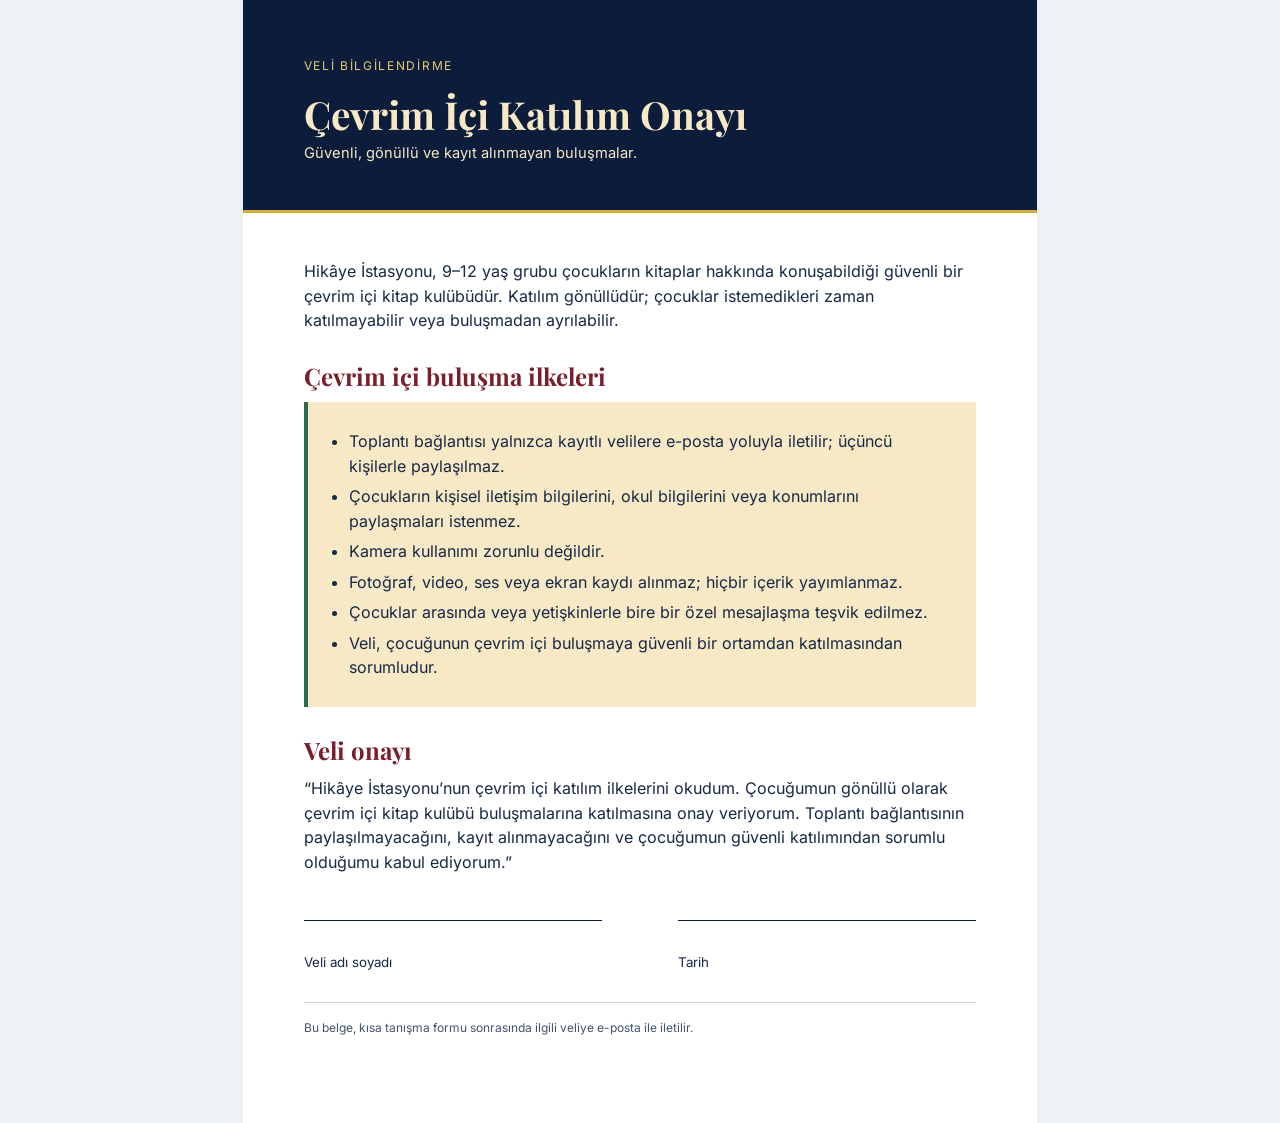
==== assets/dokumanlar/cevrim-ici-katilim-onayi.html @ 28b0d6e1 "docs: katilim belgelerini yayinla" ====
<!doctype html><html lang="tr"><head><meta charset="utf-8"><meta http-equiv="Content-Security-Policy" content="default-src 'none'; style-src 'self'; style-src-elem 'self'; img-src 'self'; font-src 'self'; base-uri 'none'; form-action 'none'; frame-src 'none'"><meta name="referrer" content="no-referrer"><meta name="viewport" content="width=device-width,initial-scale=1"><title>Hikâye İstasyonu — Çevrim İçi Katılım Onayı</title><link rel="stylesheet" href="dokuman-stil.css"></head><body><main class="sayfa"><header class="ust"><div class="ust-kucuk">Veli bilgilendirme</div><h1>Çevrim İçi Katılım Onayı</h1><p>Güvenli, gönüllü ve kayıt alınmayan buluşmalar.</p></header><p>Hikâye İstasyonu, 9–12 yaş grubu çocukların kitaplar hakkında konuşabildiği güvenli bir çevrim içi kitap kulübüdür. Katılım gönüllüdür; çocuklar istemedikleri zaman katılmayabilir veya buluşmadan ayrılabilir.</p><h2>Çevrim içi buluşma ilkeleri</h2><section class="vurgulu"><ul><li>Toplantı bağlantısı yalnızca kayıtlı velilere e-posta yoluyla iletilir; üçüncü kişilerle paylaşılmaz.</li><li>Çocukların kişisel iletişim bilgilerini, okul bilgilerini veya konumlarını paylaşmaları istenmez.</li><li>Kamera kullanımı zorunlu değildir.</li><li>Fotoğraf, video, ses veya ekran kaydı alınmaz; hiçbir içerik yayımlanmaz.</li><li>Çocuklar arasında veya yetişkinlerle bire bir özel mesajlaşma teşvik edilmez.</li><li>Veli, çocuğunun çevrim içi buluşmaya güvenli bir ortamdan katılmasından sorumludur.</li></ul></section><h2>Veli onayı</h2><p>“Hikâye İstasyonu’nun çevrim içi katılım ilkelerini okudum. Çocuğumun gönüllü olarak çevrim içi kitap kulübü buluşmalarına katılmasına onay veriyorum. Toplantı bağlantısının paylaşılmayacağını, kayıt alınmayacağını ve çocuğumun güvenli katılımından sorumlu olduğumu kabul ediyorum.”</p><div class="imza"><div>Veli adı soyadı</div><div>Tarih</div></div><p class="dip">Bu belge, kısa tanışma formu sonrasında ilgili veliye e-posta ile iletilir.</p></main></body></html>
---- assets/dokumanlar/dokuman-stil.css ----
@font-face{font-family:Inter;font-style:normal;font-weight:400;font-display:swap;src:url("../fonts/inter-400.woff2") format("woff2")}
@font-face{font-family:Inter;font-style:normal;font-weight:500;font-display:swap;src:url("../fonts/inter-500.woff2") format("woff2")}
@font-face{font-family:Inter;font-style:normal;font-weight:600;font-display:swap;src:url("../fonts/inter-600.woff2") format("woff2")}
@font-face{font-family:"Playfair Display";font-style:normal;font-weight:600;font-display:swap;src:url("../fonts/playfair-600.woff2") format("woff2")}
@font-face{font-family:"Playfair Display";font-style:normal;font-weight:700;font-display:swap;src:url("../fonts/playfair-700.woff2") format("woff2")}
@font-face{font-family:"Playfair Display";font-style:italic;font-weight:600;font-display:swap;src:url("../fonts/playfair-italic-600.woff2") format("woff2")}
@page{size:A4;margin:0}
:root{--lacivert:#0B1D3A;--lacivert-2:#122A50;--altin:#D4AF37;--krem:#F7E8C6;--metin:#162945;--bordo:#7B1E2B}
*{box-sizing:border-box} body{margin:0;background:#eef1f5;color:var(--metin);font:12pt/1.55 Inter,Arial,sans-serif}
.sayfa{width:210mm;min-height:297mm;margin:auto;background:#fff;padding:17mm 16mm 14mm}.ust{margin:-17mm -16mm 12mm;padding:15mm 16mm 12mm;background:var(--lacivert);color:var(--krem);border-bottom:3px solid var(--altin)}
.ust-kucuk{font-size:9pt;letter-spacing:.14em;text-transform:uppercase;color:#E8CB72}.ust h1{margin:5mm 0 2mm;font:700 29pt/1.05 'Playfair Display',Georgia,serif}.ust p{margin:0;max-width:125mm;font-size:11pt;color:var(--krem)}
h2{margin:8mm 0 3mm;font:700 18pt/1.15 'Playfair Display',Georgia,serif;color:var(--bordo)}h3{margin:5mm 0 2mm;font:700 13pt/1.2 'Playfair Display',Georgia,serif;color:var(--lacivert)}p{margin:0 0 3mm}.vurgulu{padding:5mm 6mm;border-left:4px solid #2F6B4F;background:#F7E8C6}.altin-kutu{padding:5mm 6mm;border:1px solid rgba(212,175,55,.8);background:#FFFDF7}.grid{display:grid;grid-template-columns:1fr 1fr;gap:5mm}.kart{padding:4.5mm;border:1px solid rgba(212,175,55,.55);border-radius:3mm;background:#fff}
.alan{display:inline-block;min-width:64mm;height:7mm;border-bottom:1px solid var(--lacivert);vertical-align:bottom}.alan.kisa{min-width:28mm}.alan.tam{display:block;width:100%;margin-top:1.5mm}.secenek{display:flex;gap:4mm;align-items:flex-start;margin:3mm 0}.kutu{width:4mm;height:4mm;margin-top:1.5mm;border:1px solid var(--lacivert);flex:none}.etiket{font-weight:700;color:var(--lacivert)}ul{padding-left:5mm;margin:2mm 0}li{margin:1.5mm 0}.imza{display:grid;grid-template-columns:1fr 1fr;gap:20mm;margin-top:12mm}.imza div{padding-top:8mm;border-top:1px solid var(--lacivert);font-size:10pt}.dip{margin-top:8mm;padding-top:4mm;border-top:1px solid rgba(11,29,58,.2);font-size:9pt;color:#42546c}
.davet{width:210mm;min-height:148mm;margin:auto;padding:16mm;background:var(--lacivert);color:var(--krem);position:relative;overflow:hidden}.davet:after{content:"";position:absolute;width:110mm;height:110mm;border:2px solid rgba(212,175,55,.5);border-radius:50%;right:-45mm;top:-40mm}.davet-ic{position:relative;z-index:1;width:120mm}.davet h1{margin:4mm 0;font:700 31pt/1.05 'Playfair Display',Georgia,serif}.davet .bilet{display:inline-block;margin:7mm 0;padding:3mm 5mm;border:1px solid var(--altin);border-radius:2mm;color:#E8CB72;letter-spacing:.12em;text-transform:uppercase;font-size:9pt}.davet .bilgi{display:grid;grid-template-columns:1fr 1fr;gap:3mm;margin:7mm 0}.davet .bilgi div{padding:3mm 0;border-bottom:1px solid rgba(247,232,198,.35)}.davet small{color:#D6CDBB}
@media print{body{background:#fff}.sayfa,.davet{margin:0}.sayfa{page-break-after:always}}
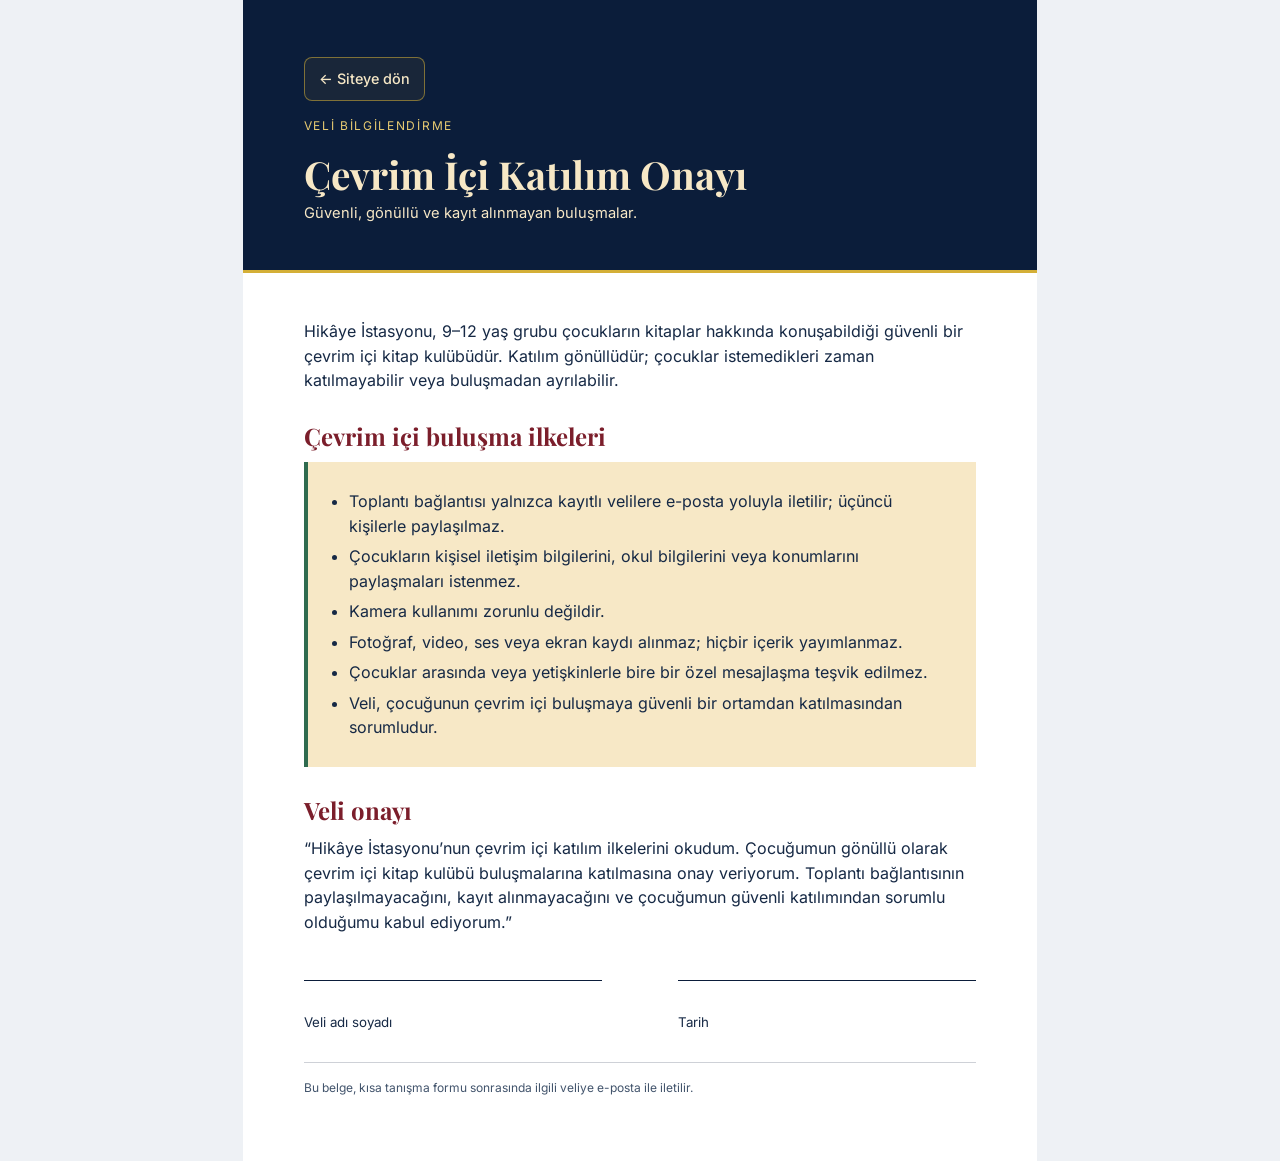
==== commit aaab2dbc: "feat: belge sayfalarina siteye donus" ====
--- a/assets/dokumanlar/cevrim-ici-katilim-onayi.html
+++ b/assets/dokumanlar/cevrim-ici-katilim-onayi.html
@@ -1,2 +1 @@
-<!doctype html><html lang="tr"><head><meta charset="utf-8"><meta http-equiv="Content-Security-Policy" content="default-src 'none'; style-src 'self'; style-src-elem 'self'; img-src 'self'; font-src 'self'; base-uri 'none'; form-action 'none'; frame-src 'none'"><meta name="referrer" content="no-referrer"><meta name="viewport" content="width=device-width,initial-scale=1"><title>Hikâye İstasyonu — Çevrim İçi Katılım Onayı</title><link rel="stylesheet" href="dokuman-stil.css"></head><body><main class="sayfa"><header class="ust"><div class="ust-kucuk">Veli bilgilendirme</div><h1>Çevrim İçi Katılım Onayı</h1><p>Güvenli, gönüllü ve kayıt alınmayan buluşmalar.</p></header><p>Hikâye İstasyonu, 9–12 yaş grubu çocukların kitaplar hakkında konuşabildiği güvenli bir çevrim içi kitap kulübüdür. Katılım gönüllüdür; çocuklar istemedikleri zaman katılmayabilir veya buluşmadan ayrılabilir.</p><h2>Çevrim içi buluşma ilkeleri</h2><section class="vurgulu"><ul><li>Toplantı bağlantısı yalnızca kayıtlı velilere e-posta yoluyla iletilir; üçüncü kişilerle paylaşılmaz.</li><li>Çocukların kişisel iletişim bilgilerini, okul bilgilerini veya konumlarını paylaşmaları istenmez.</li><li>Kamera kullanımı zorunlu değildir.</li><li>Fotoğraf, video, ses veya ekran kaydı alınmaz; hiçbir içerik yayımlanmaz.</li><li>Çocuklar arasında veya yetişkinlerle bire bir özel mesajlaşma teşvik edilmez.</li><li>Veli, çocuğunun çevrim içi buluşmaya güvenli bir ortamdan katılmasından sorumludur.</li></ul></section><h2>Veli onayı</h2><p>“Hikâye İstasyonu’nun çevrim içi katılım ilkelerini okudum. Çocuğumun gönüllü olarak çevrim içi kitap kulübü buluşmalarına katılmasına onay veriyorum. Toplantı bağlantısının paylaşılmayacağını, kayıt alınmayacağını ve çocuğumun güvenli katılımından sorumlu olduğumu kabul ediyorum.”</p><div class="imza"><div>Veli adı soyadı</div><div>Tarih</div></div><p class="dip">Bu belge, kısa tanışma formu sonrasında ilgili veliye e-posta ile iletilir.</p></main></body></html>
-
+<!doctype html><html lang="tr"><head><meta charset="utf-8"><meta http-equiv="Content-Security-Policy" content="default-src 'none'; style-src 'self'; style-src-elem 'self'; img-src 'self'; font-src 'self'; base-uri 'none'; form-action 'none'; frame-src 'none'"><meta name="referrer" content="no-referrer"><meta name="viewport" content="width=device-width,initial-scale=1"><title>Hikâye İstasyonu — Çevrim İçi Katılım Onayı</title><link rel="stylesheet" href="dokuman-stil.css?v=20261118-donus"></head><body><main class="sayfa"><header class="ust"><a class="siteye-don" href="../../index.html#veli">← Siteye dön</a><div class="ust-kucuk">Veli bilgilendirme</div><h1>Çevrim İçi Katılım Onayı</h1><p>Güvenli, gönüllü ve kayıt alınmayan buluşmalar.</p></header><p>Hikâye İstasyonu, 9–12 yaş grubu çocukların kitaplar hakkında konuşabildiği güvenli bir çevrim içi kitap kulübüdür. Katılım gönüllüdür; çocuklar istemedikleri zaman katılmayabilir veya buluşmadan ayrılabilir.</p><h2>Çevrim içi buluşma ilkeleri</h2><section class="vurgulu"><ul><li>Toplantı bağlantısı yalnızca kayıtlı velilere e-posta yoluyla iletilir; üçüncü kişilerle paylaşılmaz.</li><li>Çocukların kişisel iletişim bilgilerini, okul bilgilerini veya konumlarını paylaşmaları istenmez.</li><li>Kamera kullanımı zorunlu değildir.</li><li>Fotoğraf, video, ses veya ekran kaydı alınmaz; hiçbir içerik yayımlanmaz.</li><li>Çocuklar arasında veya yetişkinlerle bire bir özel mesajlaşma teşvik edilmez.</li><li>Veli, çocuğunun çevrim içi buluşmaya güvenli bir ortamdan katılmasından sorumludur.</li></ul></section><h2>Veli onayı</h2><p>“Hikâye İstasyonu’nun çevrim içi katılım ilkelerini okudum. Çocuğumun gönüllü olarak çevrim içi kitap kulübü buluşmalarına katılmasına onay veriyorum. Toplantı bağlantısının paylaşılmayacağını, kayıt alınmayacağını ve çocuğumun güvenli katılımından sorumlu olduğumu kabul ediyorum.”</p><div class="imza"><div>Veli adı soyadı</div><div>Tarih</div></div><p class="dip">Bu belge, kısa tanışma formu sonrasında ilgili veliye e-posta ile iletilir.</p></main></body></html>
--- a/assets/dokumanlar/dokuman-stil.css
+++ b/assets/dokumanlar/dokuman-stil.css
@@ -12,4 +12,15 @@
 h2{margin:8mm 0 3mm;font:700 18pt/1.15 'Playfair Display',Georgia,serif;color:var(--bordo)}h3{margin:5mm 0 2mm;font:700 13pt/1.2 'Playfair Display',Georgia,serif;color:var(--lacivert)}p{margin:0 0 3mm}.vurgulu{padding:5mm 6mm;border-left:4px solid #2F6B4F;background:#F7E8C6}.altin-kutu{padding:5mm 6mm;border:1px solid rgba(212,175,55,.8);background:#FFFDF7}.grid{display:grid;grid-template-columns:1fr 1fr;gap:5mm}.kart{padding:4.5mm;border:1px solid rgba(212,175,55,.55);border-radius:3mm;background:#fff}
 .alan{display:inline-block;min-width:64mm;height:7mm;border-bottom:1px solid var(--lacivert);vertical-align:bottom}.alan.kisa{min-width:28mm}.alan.tam{display:block;width:100%;margin-top:1.5mm}.secenek{display:flex;gap:4mm;align-items:flex-start;margin:3mm 0}.kutu{width:4mm;height:4mm;margin-top:1.5mm;border:1px solid var(--lacivert);flex:none}.etiket{font-weight:700;color:var(--lacivert)}ul{padding-left:5mm;margin:2mm 0}li{margin:1.5mm 0}.imza{display:grid;grid-template-columns:1fr 1fr;gap:20mm;margin-top:12mm}.imza div{padding-top:8mm;border-top:1px solid var(--lacivert);font-size:10pt}.dip{margin-top:8mm;padding-top:4mm;border-top:1px solid rgba(11,29,58,.2);font-size:9pt;color:#42546c}
 .davet{width:210mm;min-height:148mm;margin:auto;padding:16mm;background:var(--lacivert);color:var(--krem);position:relative;overflow:hidden}.davet:after{content:"";position:absolute;width:110mm;height:110mm;border:2px solid rgba(212,175,55,.5);border-radius:50%;right:-45mm;top:-40mm}.davet-ic{position:relative;z-index:1;width:120mm}.davet h1{margin:4mm 0;font:700 31pt/1.05 'Playfair Display',Georgia,serif}.davet .bilet{display:inline-block;margin:7mm 0;padding:3mm 5mm;border:1px solid var(--altin);border-radius:2mm;color:#E8CB72;letter-spacing:.12em;text-transform:uppercase;font-size:9pt}.davet .bilgi{display:grid;grid-template-columns:1fr 1fr;gap:3mm;margin:7mm 0}.davet .bilgi div{padding:3mm 0;border-bottom:1px solid rgba(247,232,198,.35)}.davet small{color:#D6CDBB}
-@media print{body{background:#fff}.sayfa,.davet{margin:0}.sayfa{page-break-after:always}}
+.davet-sayfasi{background:#071427}
+.davet-bilet{width:calc(100% - 2rem);max-width:680px;margin:1rem auto;color:var(--krem)}
+.davet-bilet nav{display:flex;justify-content:space-between;flex-wrap:wrap;gap:.5rem;margin-bottom:1rem}
+.davet-bilet a{display:inline-flex;align-items:center;min-height:44px;color:var(--krem);text-underline-offset:.2em}
+.davet-bilet a:focus-visible{outline:2px solid var(--altin);outline-offset:4px}
+.davet-gorsel{display:block;width:100%;height:auto}
+.davet-aciklama{margin-top:1rem;padding:1.25rem;background:var(--lacivert);border:1px solid var(--altin);border-radius:8px}
+.davet-aciklama h1,.davet-aciklama h2{color:var(--krem)}
+@media print{body{background:#fff}.sayfa,.davet{margin:0}.sayfa{page-break-after:always}.davet-bilet{width:100%;margin:0}.davet-bilet nav,.davet-aciklama{display:none}.davet-gorsel{max-height:270mm;width:auto;max-width:100%;margin:auto}}
+
+@media screen{.siteye-don{display:inline-flex;align-items:center;min-height:44px;padding:.45rem .9rem;margin-bottom:1rem;border:1px solid rgba(212,175,55,.55);border-radius:8px;color:#F7E8C6;text-decoration:none;font:500 .9rem Inter,Arial,sans-serif;background:rgba(212,175,55,.07)}.siteye-don:hover{border-color:#D4AF37;background:rgba(212,175,55,.16)}.siteye-don:focus-visible{outline:2px solid #E8CB72;outline-offset:3px}.davet-bilet .siteye-don{margin-bottom:0}}
+@media print{.siteye-don{display:none}}
